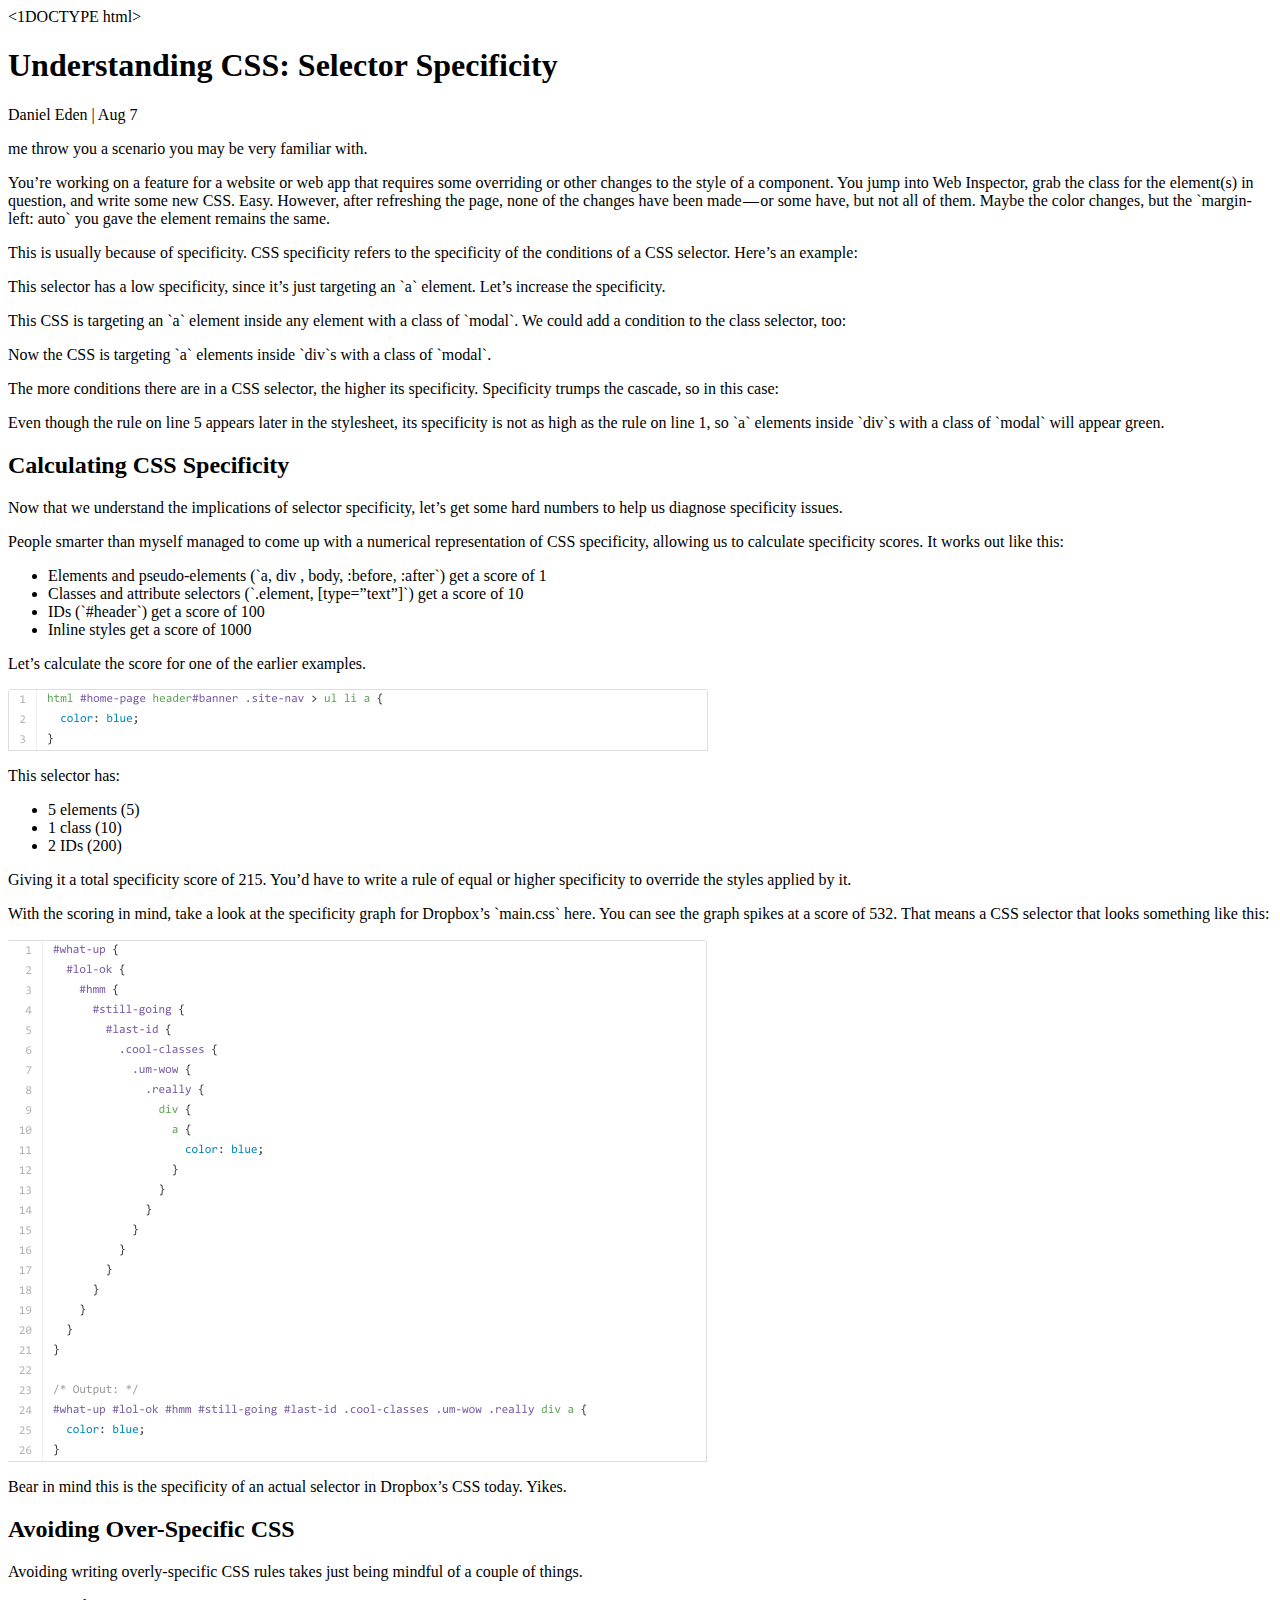
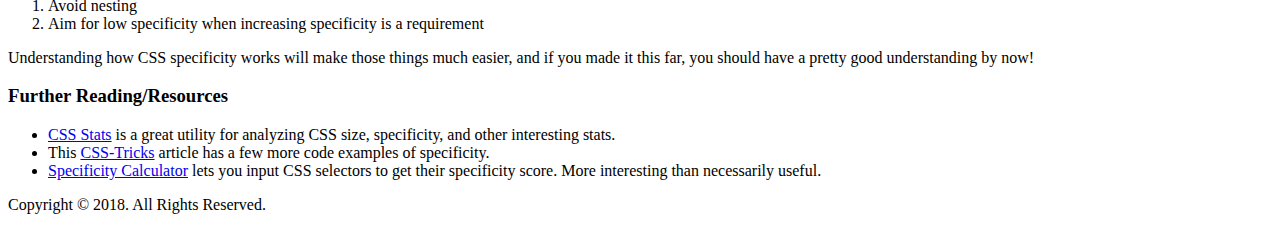
==== index.html @ c6cd6dc2 "Rename index_edit_002.html to index.html" ====
<1DOCTYPE html>
    <html>
      <header>
    <meta http-equiv="Content-Type" content="text/html; charest=utf-8">
    <h1>Understanding CSS: Selector Specificity</h1>
        <link rel="stylesheet" type="text/css" herf="reset.css">
        <link rel="stylesheet" type="text/css" herf="style.css">
     <p> Daniel Eden   |   Aug 7</p>
    </header>

<section>
<p> me throw you a scenario you may be very familiar with.</p>

<p>You’re working on a feature for a website or web app that requires some overriding or other changes to the style of a component. You jump into Web Inspector, grab the class for the element(s) in question, and write some new CSS. Easy. However, after refreshing the page, none of the changes have been made — or some have, but not all of them. Maybe the color changes, but the `margin-left: auto` you gave the element remains the same.</p>

<p>This is usually because of specificity. CSS specificity refers to the specificity of the conditions of a CSS selector. Here’s an example:</p>

<p>This selector has a low specificity, since it’s just targeting an `a` element. Let’s increase the specificity.</p>

<p>This CSS is targeting an `a` element inside any element with a class of `modal`. We could add a condition to the class selector, too:</p>

<p>Now the CSS is targeting `a` elements inside `div`s with a class of `modal`.</p>

<p>The more conditions there are in a CSS selector, the higher its specificity. Specificity trumps the cascade, so in this case:</p>

<p>Even though the rule on line 5 appears later in the stylesheet, its specificity is not as high as the rule on line 1, so `a` elements inside `div`s with a class of `modal` will appear green.</p>

<h2>Calculating CSS Specificity</h2>

<p>Now that we understand the implications of selector specificity, let’s get some hard numbers to help us diagnose specificity issues.</p>

<p>People smarter than myself managed to come up with a numerical representation of CSS specificity, allowing us to calculate specificity scores. It works out like this:</p>

<ul>
  <li>Elements and pseudo-elements (`a, div , body, :before, :after`) get a score of 1</li>
  <li>Classes and attribute selectors (`.element, [type=”text”]`) get a score of 10</li>
  <li>IDs (`#header`) get a score of 100</li>
  <li>Inline styles get a score of 1000</li>
</ul>

<p>Let’s calculate the score for one of the earlier examples.</p>

    <img src="images/code-05.png"/>

<p>This selector has:</p>
<ul>
  <li>5 elements (5)</li>
  <li>1 class (10)</li>
  <li>2 IDs (200)</li>
</ul>

<p>Giving it a total specificity score of 215. You’d have to write a rule of equal or higher specificity to override the styles applied by it.</p>

<p>With the scoring in mind, take a look at the specificity graph for Dropbox’s `main.css` here. You can see the graph spikes at a score of 532. That means a CSS selector that looks something like this:</p>

    <img src="images/code-06.png"/>

<p>Bear in mind this is the specificity of an actual selector in Dropbox’s CSS today. Yikes.</p>

<h2>Avoiding Over-Specific CSS</h2>

<p>Avoiding writing overly-specific CSS rules takes just being mindful of a couple of things.</p>

<ol>
  <li>Avoid nesting</li>
  <li>Aim for low specificity when increasing specificity is a requirement</li>
</ol>	

<p>Understanding how CSS specificity works will make those things much easier, and if you made it this far, you should have a pretty good understanding by now!</p>
</section>

<footer>
<h3>Further Reading/Resources</h3>

<ul>
 <li><a href="http://cssstats.com/">CSS Stats</a> is a great utility for analyzing CSS size, specificity, and other interesting stats.</li>
 <li>This <a href="https://css-tricks.com/secifics-on-css-specificity/"> CSS-Tricks</a> article has a few more code examples of specificity.</li>
<li><a href="http:http//specificity.keegan.st/">Specificity Calculator</a> lets you input CSS selectors to get their specificity score. More interesting than necessarily useful.</li>
</ul>

<p>Copyright © 2018. All Rights Reserved.</p>

</footer>
  
</body>
</html>
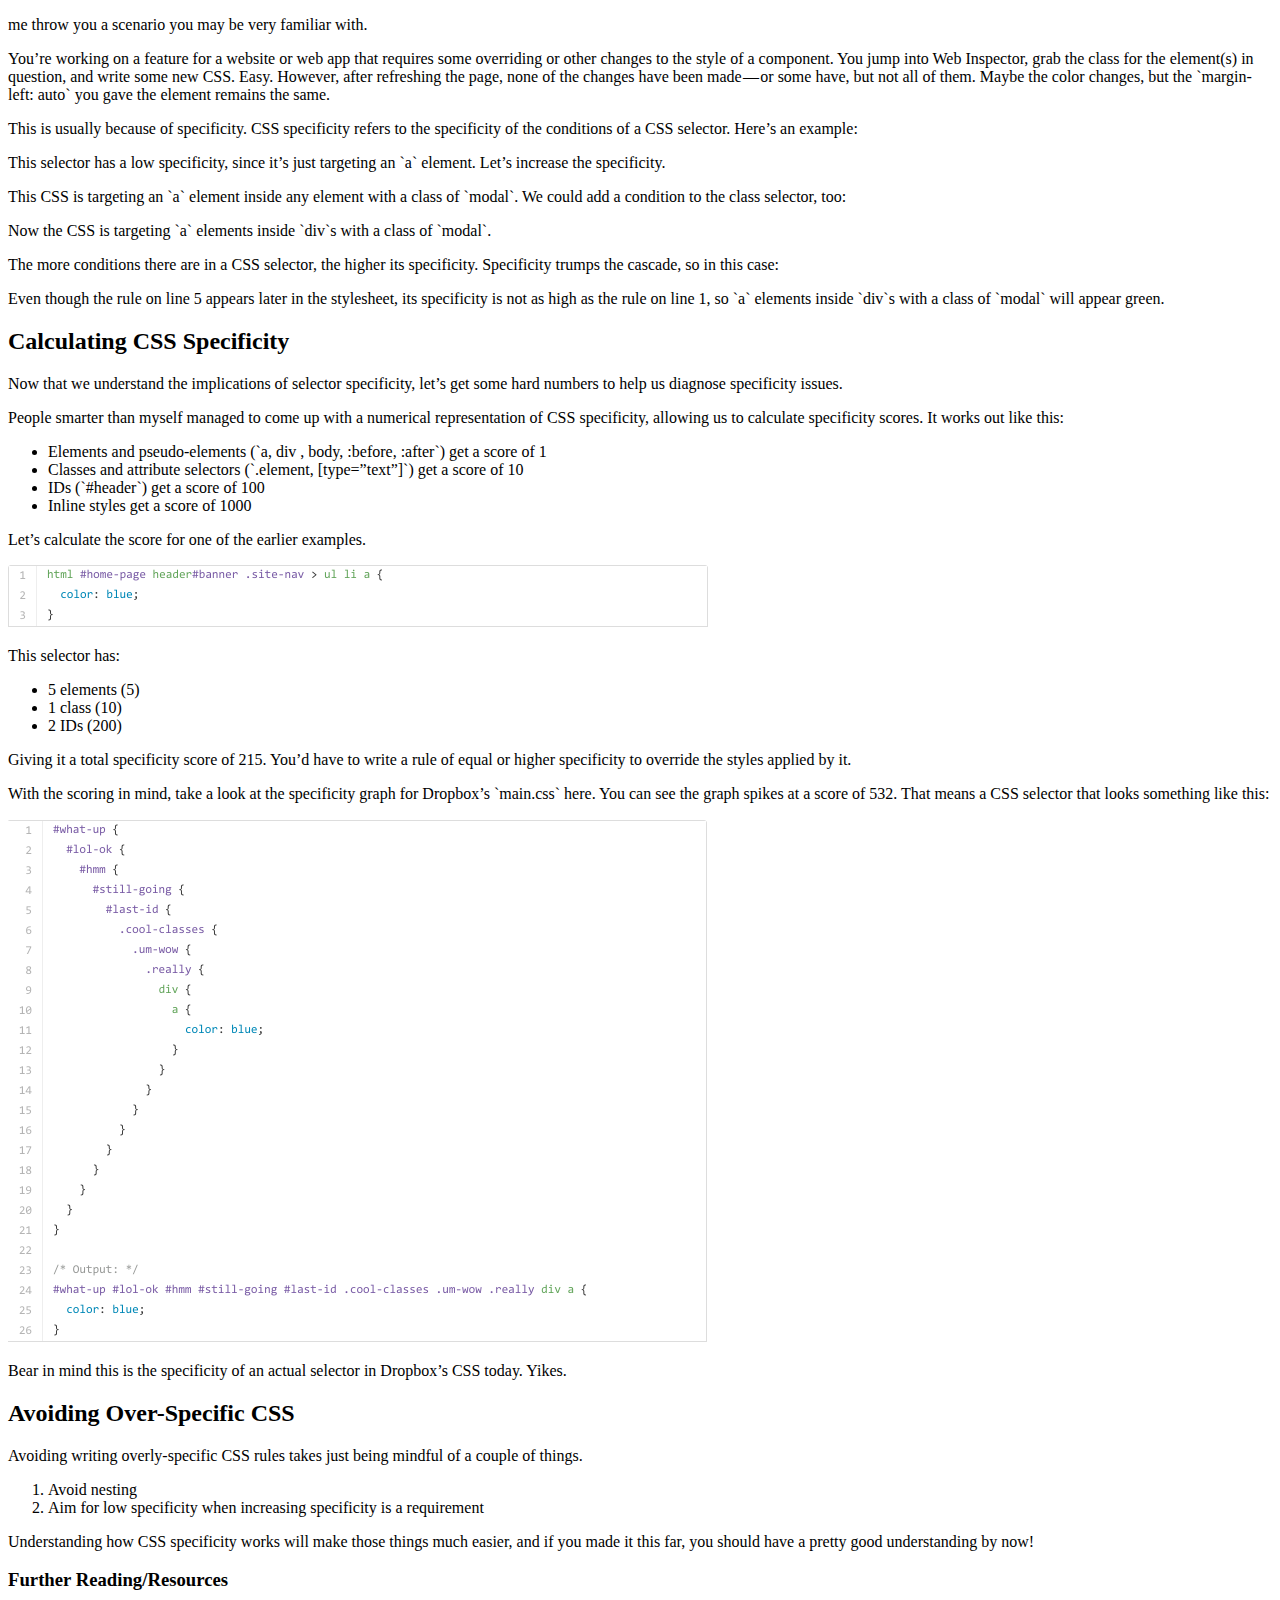
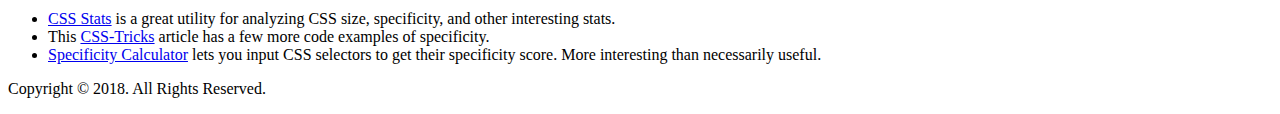
==== commit 5b88282b: "Update index.html" ====
--- a/index.html
+++ b/index.html
@@ -1,12 +1,12 @@
-<1DOCTYPE html>
+<!DOCTYPE html>
     <html>
-      <header>
+      <head>
     <meta http-equiv="Content-Type" content="text/html; charest=utf-8">
-    <h1>Understanding CSS: Selector Specificity</h1>
+    <title>Understanding CSS: Selector Specificity</title>
         <link rel="stylesheet" type="text/css" herf="reset.css">
         <link rel="stylesheet" type="text/css" herf="style.css">
-     <p> Daniel Eden   |   Aug 7</p>
-    </header>
+   
+    </head>
 
 <section>
 <p> me throw you a scenario you may be very familiar with.</p>
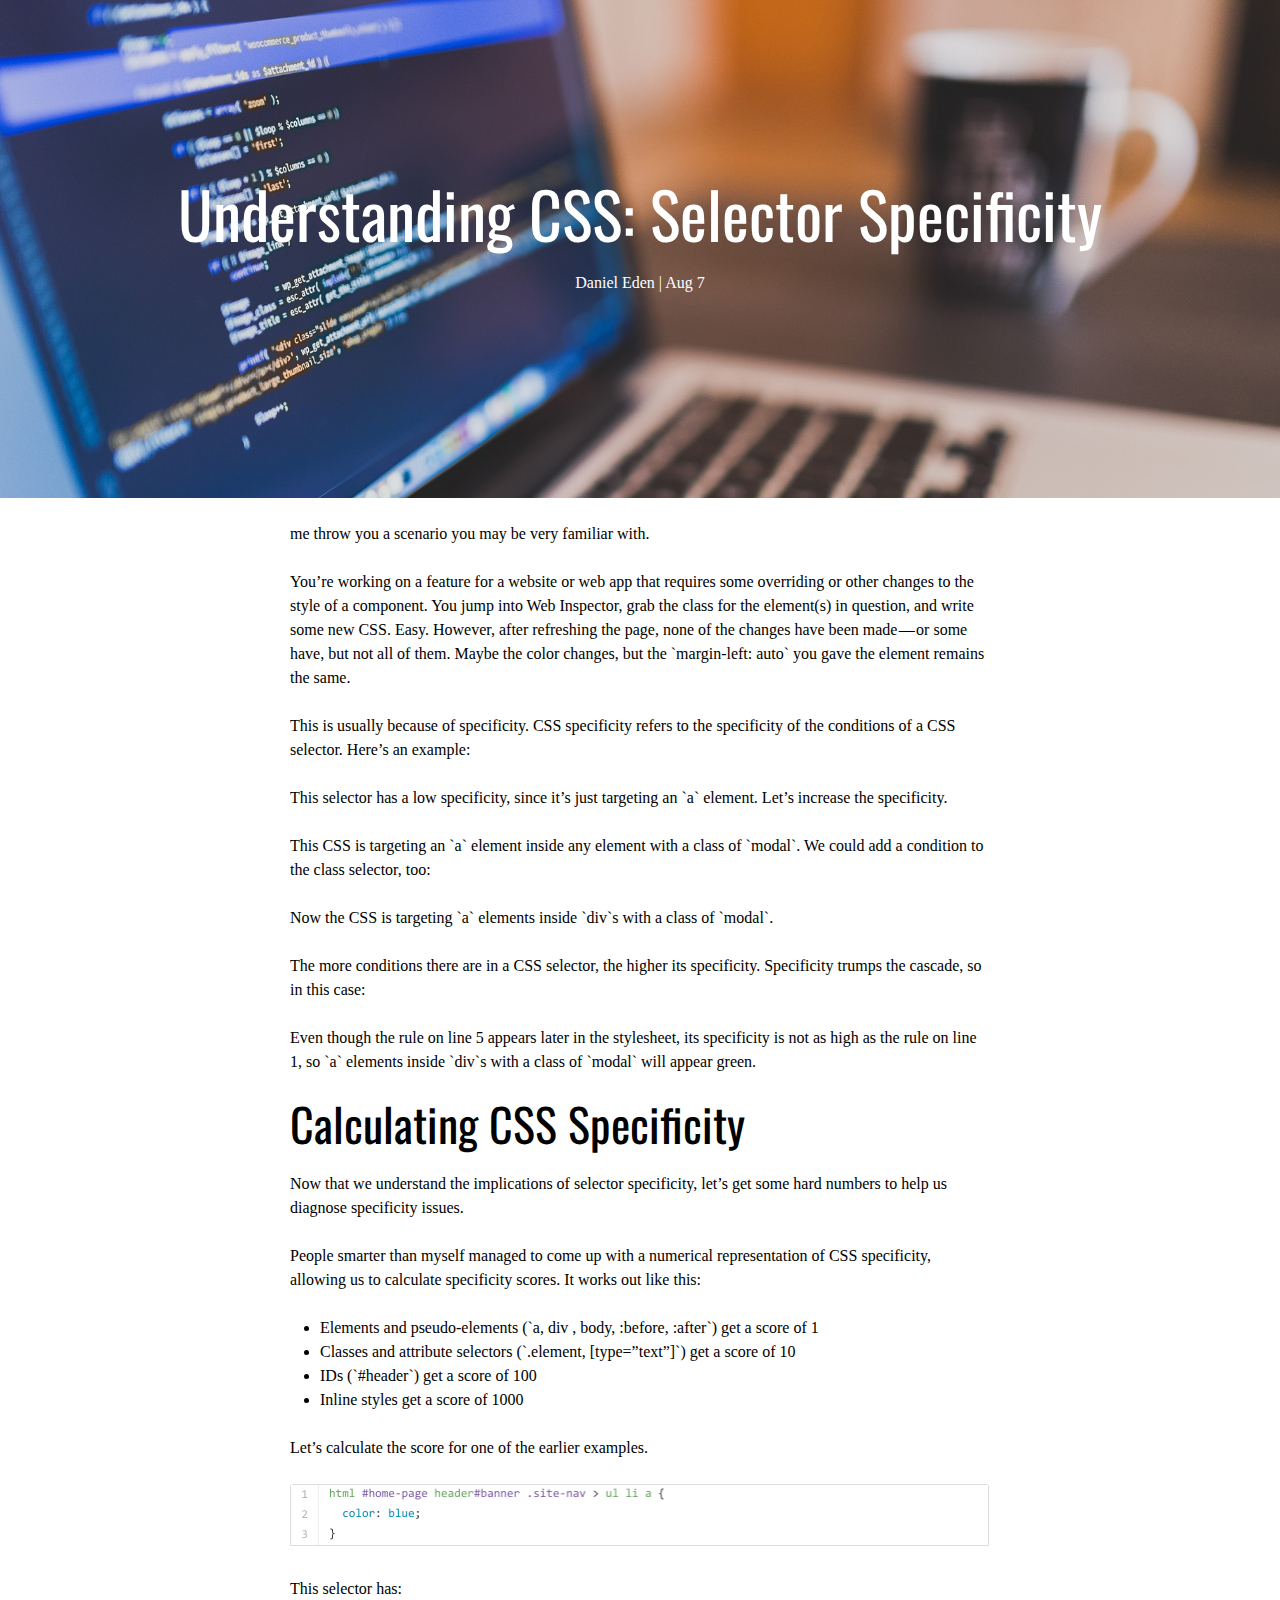
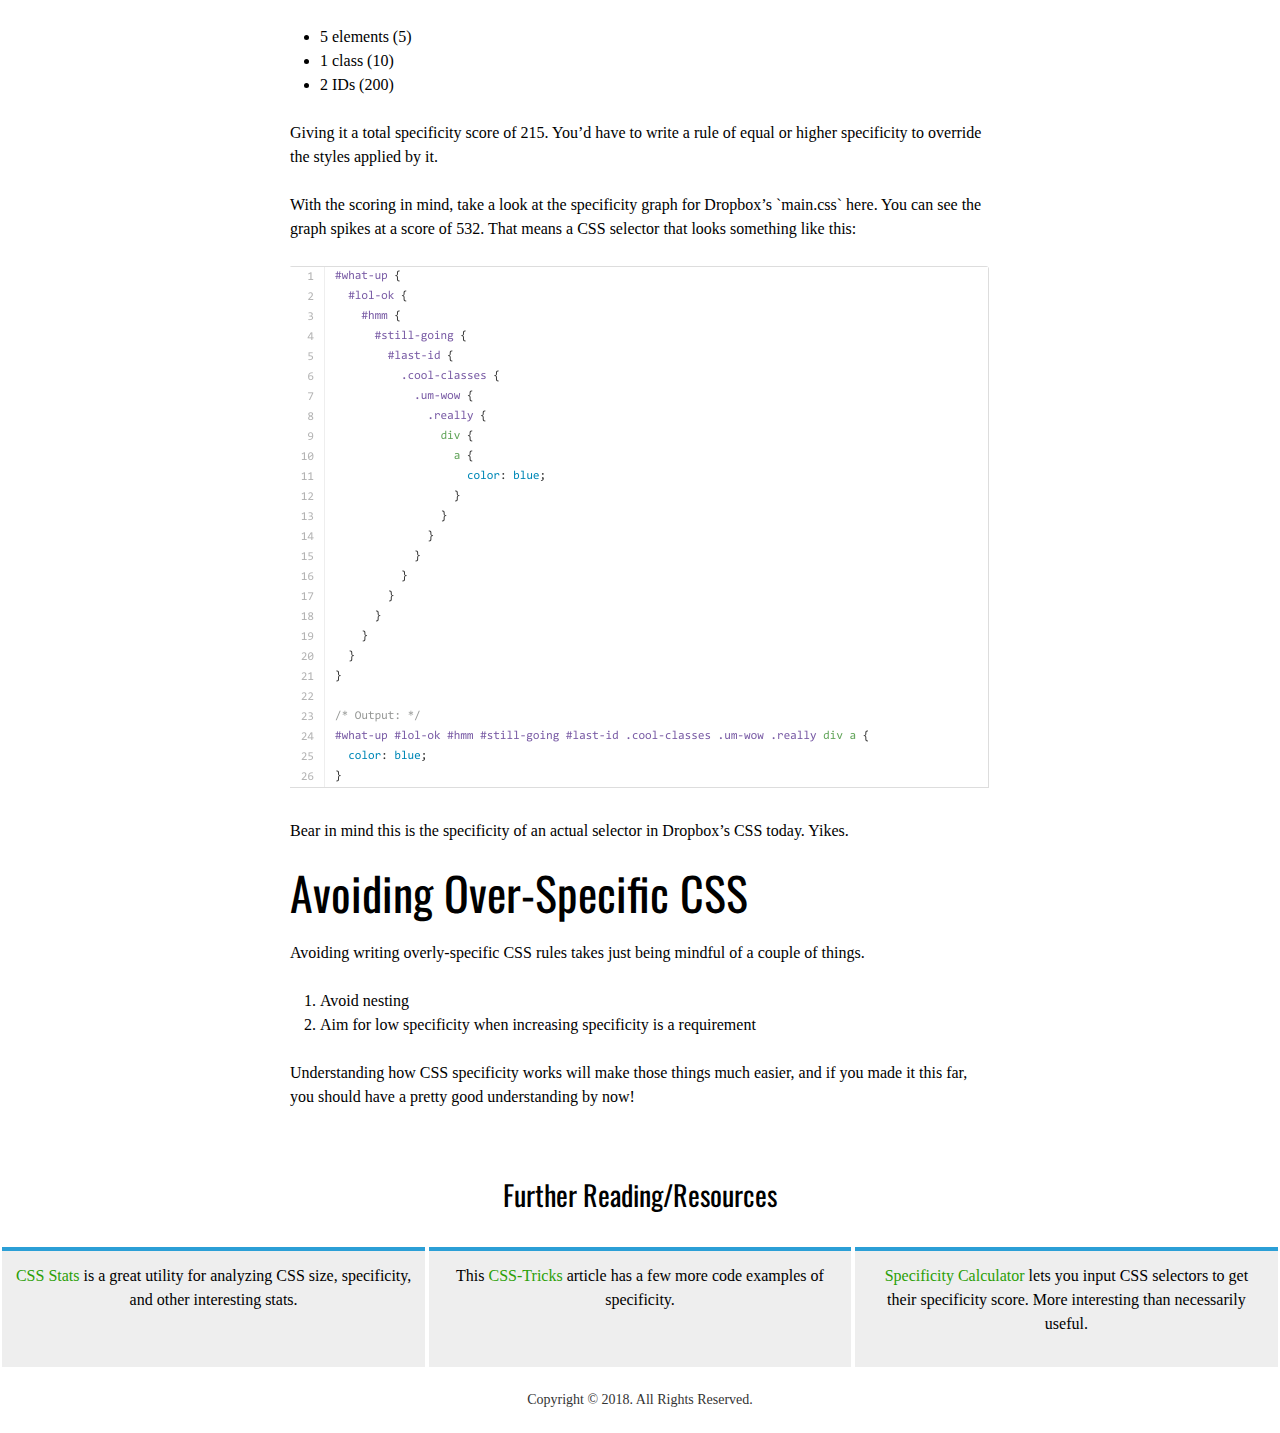
==== commit 12467fd5: "small adjustments" ====
--- a/index.html
+++ b/index.html
@@ -3,11 +3,15 @@
       <head>
     <meta http-equiv="Content-Type" content="text/html; charest=utf-8">
     <title>Understanding CSS: Selector Specificity</title>
-        <link rel="stylesheet" type="text/css" herf="reset.css">
-        <link rel="stylesheet" type="text/css" herf="style.css">
+        <link rel="stylesheet" type="text/css" href="reset.css">
+        <link rel="stylesheet" type="text/css" href="style.css">
    
     </head>
-
+<body>
+  <header>
+		<h1>Understanding CSS: Selector Specificity</h1>
+		<p>Daniel Eden   |   Aug 7</p>
+	</header>
 <section>
 <p> me throw you a scenario you may be very familiar with.</p>
 
--- a/style.css
+++ b/style.css
@@ -0,0 +1,86 @@
+@import url('https://fonts.googleapis.com/css?family=Oswald');
+h1,
+h2,
+h3 {
+    font-family: 'Oswald', sans-serif;
+    font-weight: normal;
+}
+
+h1 {
+    font-size: 64px;
+    line-height: 68px;
+    margin: 0;
+}
+
+h2 {
+    font-size: 46px;
+    line-height: 50px;
+    margin: 0;
+}
+
+h3 {
+    font-size: 28px;
+    line-height: 32px;
+}
+
+a {
+    color: #2B9F06;
+    text-decoration: none;
+}
+
+a:hover {
+    color: #38BEFF;
+    text-decoration: underline;
+}
+
+ul,
+ol {
+    margin: 0;
+}
+
+header p {
+    font-size: italic;
+}
+
+footer ul {
+    padding: 0;
+}
+
+footer li {
+    display: inline-block;
+    vertical-align: top;
+    width: 31%;
+    background: #eee;
+    border-top: 4px solid #2B9FD6;
+    padding: 1%;
+    min-height: 90px;
+}
+
+footer li:hover {
+    border-color: #30BEFF;
+}
+
+footer p {
+    font-size: 14px;
+    color: #333;
+}
+
+header {
+    background: url(images/coding-header.jpg) 50% 50%;
+    background-size: cover;
+    background-attachment: fixed;
+    text-align: center;
+    color: #FFF;
+    padding: 14% 0;
+}
+
+section {
+    width: 700px;
+    margin: 0 auto;
+    border-bottom: 40px;
+    margin-bottom: 70px;
+}
+
+footer {
+    text-align: center;
+}
